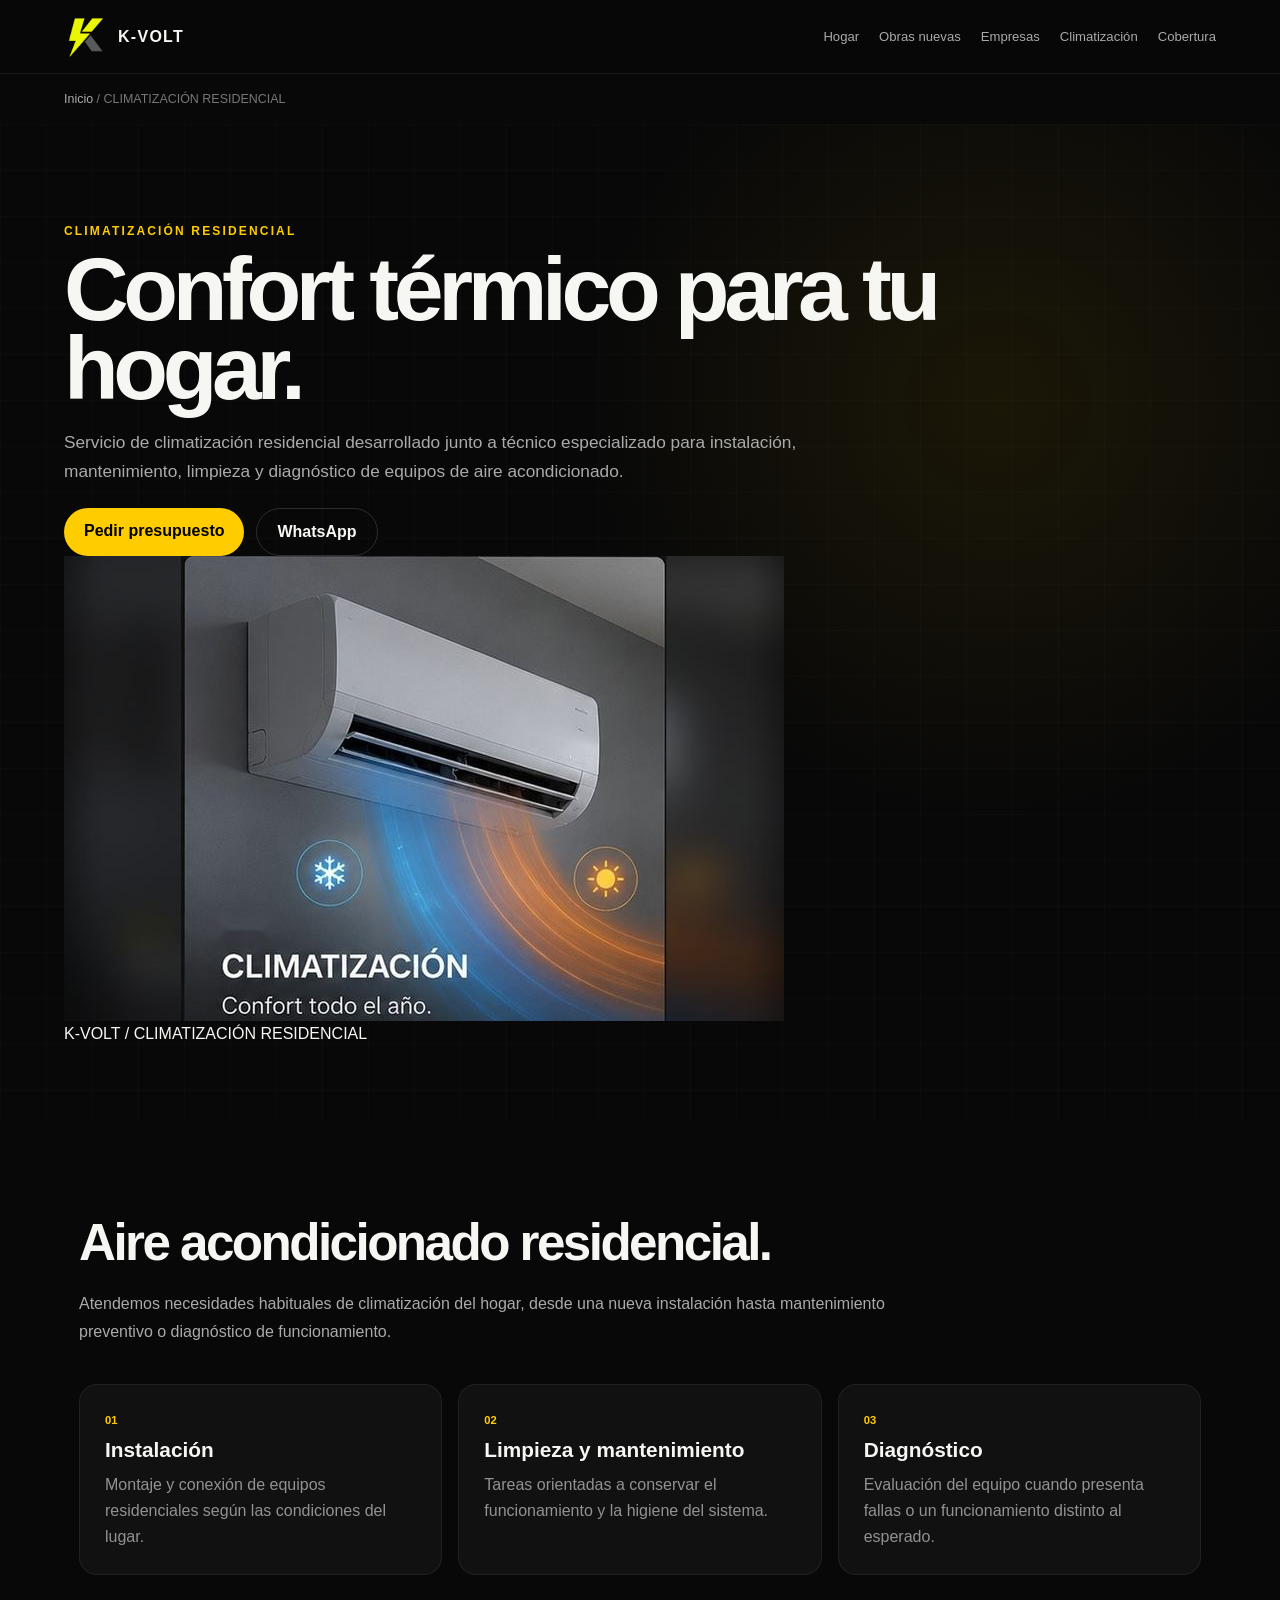
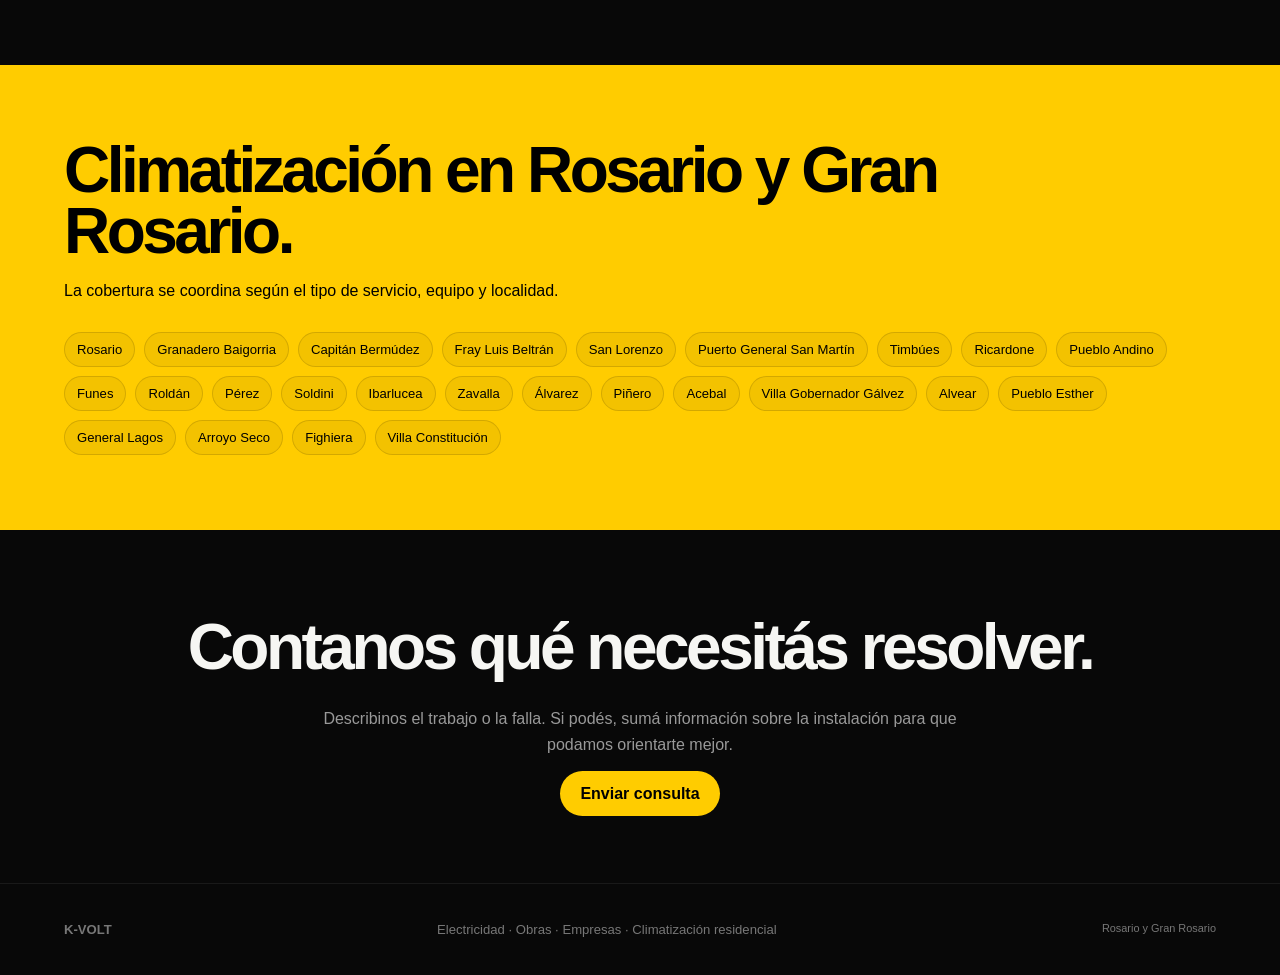
==== climatizacion/index.html @ affbbe28 "Mejorar visuales y cobertura completa en staging" ====
<!doctype html>
<html lang="es-AR">
<head>
<meta charset="utf-8"><meta name="viewport" content="width=device-width,initial-scale=1">
<title>Aire Acondicionado Residencial en Rosario | K-Volt</title>
<meta name="description" content="Instalación, mantenimiento, limpieza y diagnóstico de aire acondicionado residencial en Rosario y Gran Rosario, junto a técnico especializado.">
<meta name="robots" content="noindex,nofollow">
<meta name="theme-color" content="#080808">
<link rel="canonical" href="https://kvolt.com.ar/climatizacion/">
<link rel="icon" type="image/png" href="../assets/kvolt-isotipo-web.png">
<meta property="og:locale" content="es_AR"><meta property="og:type" content="website"><meta property="og:site_name" content="K-Volt">
<meta property="og:title" content="Aire Acondicionado Residencial en Rosario | K-Volt"><meta property="og:description" content="Instalación, mantenimiento, limpieza y diagnóstico de aire acondicionado residencial en Rosario y Gran Rosario, junto a técnico especializado."><meta property="og:url" content="https://kvolt.com.ar/climatizacion/"><meta property="og:image" content="https://kvolt.com.ar/assets/empresa.jpg">
<script type="application/ld+json">{
  "@context":"https://schema.org",
  "@graph":[
    {"@type":"BreadcrumbList","itemListElement":[
      {"@type":"ListItem","position":1,"name":"Inicio","item":"https://kvolt.com.ar/"},
      {"@type":"ListItem","position":2,"name":"Aire Acondicionado Residencial en Rosario","item":"https://kvolt.com.ar/climatizacion/"}
    ]},
    {"@type":"Service","name":"Climatización y aire acondicionado residencial","serviceType":"Climatización y aire acondicionado residencial","areaServed":{"@type":"AdministrativeArea","name":"Rosario y Gran Rosario"},"provider":{"@id":"https://kvolt.com.ar/#business"},"url":"https://kvolt.com.ar/climatizacion/"}
  ]
}</script>
<link rel="stylesheet" href="../assets/seo-pages.css">
</head>
<body>
<header><a class="logo" href="../"><img src="../assets/kvolt-isotipo-web.png" alt=""><span>K-VOLT</span></a><nav><a href="../electricidad-hogar/">Hogar</a><a href="../obras-nuevas/">Obras nuevas</a><a href="../electricidad-empresas/">Empresas</a><a href="../climatizacion/">Climatización</a><a href="../cobertura/">Cobertura</a></nav></header>
<div class="breadcrumbs"><a href="../">Inicio</a> / CLIMATIZACIÓN RESIDENCIAL</div>
<main>
<section class="hero service-page-hero hero-clima">
  <div class="service-page-copy">
    <div class="kicker">CLIMATIZACIÓN RESIDENCIAL</div>
    <h1>Confort térmico para tu hogar.</h1>
    <p>Servicio de climatización residencial desarrollado junto a técnico especializado para instalación, mantenimiento, limpieza y diagnóstico de equipos de aire acondicionado.</p>
    <div class="actions"><a class="btn primary" href="../#contacto">Pedir presupuesto</a><a class="btn ghost" href="https://wa.me/543413217314" target="_blank" rel="noopener">WhatsApp</a></div>
  </div>
  <div class="service-page-visual">
    <img src="../assets/climatizacion.jpg" alt="Climatización y aire acondicionado residencial K-Volt" loading="eager" decoding="async">
    <div class="service-page-visual-shade"></div>
    <div class="service-page-visual-tag">K-VOLT / CLIMATIZACIÓN RESIDENCIAL</div>
  </div>
</section>
<section class="content"><h2>Aire acondicionado residencial.</h2><p>Atendemos necesidades habituales de climatización del hogar, desde una nueva instalación hasta mantenimiento preventivo o diagnóstico de funcionamiento.</p><div class="grid"><article class="card"><span>01</span><h3>Instalación</h3><p>Montaje y conexión de equipos residenciales según las condiciones del lugar.</p></article><article class="card"><span>02</span><h3>Limpieza y mantenimiento</h3><p>Tareas orientadas a conservar el funcionamiento y la higiene del sistema.</p></article><article class="card"><span>03</span><h3>Diagnóstico</h3><p>Evaluación del equipo cuando presenta fallas o un funcionamiento distinto al esperado.</p></article></div></section>
<section class="local"><h2>Climatización en Rosario y Gran Rosario.</h2><p>La cobertura se coordina según el tipo de servicio, equipo y localidad.</p><div class="zone-list"><span>Rosario</span><span>Granadero Baigorria</span><span>Capitán Bermúdez</span><span>Fray Luis Beltrán</span><span>San Lorenzo</span><span>Puerto General San Martín</span><span>Timbúes</span><span>Ricardone</span><span>Pueblo Andino</span><span>Funes</span><span>Roldán</span><span>Pérez</span><span>Soldini</span><span>Ibarlucea</span><span>Zavalla</span><span>Álvarez</span><span>Piñero</span><span>Acebal</span><span>Villa Gobernador Gálvez</span><span>Alvear</span><span>Pueblo Esther</span><span>General Lagos</span><span>Arroyo Seco</span><span>Fighiera</span><span>Villa Constitución</span></div></section>
<section class="cta"><h2>Contanos qué necesitás resolver.</h2><p>Describinos el trabajo o la falla. Si podés, sumá información sobre la instalación para que podamos orientarte mejor.</p><a class="btn primary" href="../#contacto">Enviar consulta</a></section>
</main>
<footer><strong>K-VOLT</strong><span>Electricidad · Obras · Empresas · Climatización residencial</span><small>Rosario y Gran Rosario</small></footer>
</body></html>
---- assets/seo-pages.css ----
:root{--y:#ffcc00;--b:#080808;--g:#141414;--w:#f6f6f3;--m:#919191}
*{box-sizing:border-box}html{scroll-behavior:smooth}body{margin:0;background:var(--b);color:var(--w);font-family:Arial,Helvetica,sans-serif}
a{color:inherit;text-decoration:none}header{height:74px;padding:0 5vw;display:flex;align-items:center;justify-content:space-between;border-bottom:1px solid #ffffff12;background:#080808f2;position:sticky;top:0;z-index:20;backdrop-filter:blur(14px)}
.logo{display:flex;align-items:center;gap:10px;font-weight:900;letter-spacing:.08em}.logo img{width:44px;height:44px;object-fit:contain}
nav{display:flex;gap:20px;color:#aaa;font-size:.82rem}nav a:hover{color:var(--y)}
.hero{padding:100px 5vw 80px;min-height:66vh;display:grid;align-content:center;background:radial-gradient(circle at 78% 28%,rgba(255,204,0,.08),transparent 26rem),linear-gradient(#ffffff04 1px,transparent 1px),linear-gradient(90deg,#ffffff04 1px,transparent 1px);background-size:auto,46px 46px,46px 46px}
.kicker{color:var(--y);font-size:.75rem;font-weight:900;letter-spacing:.18em}.hero h1{font-size:clamp(3.2rem,7vw,7rem);max-width:1050px;line-height:.88;letter-spacing:-.06em;margin:12px 0 20px}.hero p{max-width:760px;color:#aaa;font-size:1.08rem;line-height:1.7}
.actions{display:flex;gap:12px;flex-wrap:wrap;margin-top:22px}.btn{padding:14px 20px;border-radius:999px;font-weight:900}.primary{background:var(--y);color:#000}.ghost{border:1px solid #ffffff25}
.content{padding:90px 5vw;max-width:1250px;margin:auto}.content h2{font-size:clamp(2.2rem,4vw,4.3rem);letter-spacing:-.05em;margin:0 0 18px}.content>p{color:#aaa;line-height:1.75;max-width:860px}
.grid{display:grid;grid-template-columns:repeat(3,1fr);gap:16px;margin-top:38px}.card{background:#111;border:1px solid #ffffff10;border-radius:18px;padding:25px}.card span{color:var(--y);font-size:.7rem;font-weight:900}.card h3{font-size:1.3rem;margin:10px 0}.card p{color:#929292;line-height:1.6;margin:0}
.local{padding:75px 5vw;background:var(--y);color:#000}.local h2{font-size:clamp(2.3rem,5vw,5rem);line-height:.95;letter-spacing:-.055em;max-width:980px;margin:0 0 16px}.local p{max-width:850px;line-height:1.65}
.cta{padding:80px 5vw;text-align:center}.cta h2{font-size:clamp(2.5rem,5vw,5rem);letter-spacing:-.055em;margin:0 0 22px}.cta p{color:#999;max-width:700px;margin:0 auto 28px;line-height:1.6}
footer{border-top:1px solid #ffffff12;padding:38px 5vw;display:flex;justify-content:space-between;gap:20px;color:#777;font-size:.82rem}
.breadcrumbs{padding:18px 5vw;color:#777;font-size:.78rem}.breadcrumbs a{color:#aaa}
.zone-list{display:flex;gap:9px;flex-wrap:wrap;margin-top:28px}.zone-list span{padding:9px 12px;border:1px solid #0002;border-radius:999px;background:#0000000c;font-size:.82rem}
@media(max-width:850px){nav{display:none}.grid{grid-template-columns:1fr}.hero{padding-left:18px;padding-right:18px}.content,.local,.cta{padding-left:18px;padding-right:18px}footer{flex-direction:column}}

/* Obras Nuevas: texto izquierda + animación derecha */
.hero.hero-obras{
  display:grid !important;
  grid-template-columns:minmax(0,1fr) minmax(0,1fr) !important;
  grid-template-areas:"copy visual" !important;
  gap:42px !important;
  align-items:stretch !important;
  align-content:stretch !important;
  min-height:auto !important;
  padding:58px 5vw 76px !important;
}
.hero-obras-copy{
  grid-area:copy !important;
  min-width:0;
  min-height:640px;
  display:flex;
  flex-direction:column;
  justify-content:center;
  padding:40px 22px;
}
.hero-obras-visual{
  grid-area:visual !important;
  min-width:0;
  min-height:640px;
  width:100%;
  height:100%;
  border:1px solid #ffffff10;
  border-radius:28px;
  overflow:hidden;
  background:#070707;
  box-shadow:0 30px 90px rgba(0,0,0,.34);
}
.hero-obras-frame{
  display:block;
  width:100%;
  height:100%;
  min-height:640px;
  border:0;
  overflow:hidden;
  background:#070707;
}
.hero-obras-copy h1{
  max-width:none;
  font-size:clamp(3.1rem,5.2vw,6rem);
}
.hero-obras-copy p{max-width:720px}

/* Mantener dos columnas incluso en notebook/tablet horizontal.
   Apilar únicamente en pantallas realmente angostas. */
@media(max-width:720px){
  .hero.hero-obras{
    grid-template-columns:1fr !important;
    grid-template-areas:"copy" "visual" !important;
    gap:28px !important;
    padding:42px 18px 64px !important;
  }
  .hero-obras-copy{
    min-height:auto;
    padding:12px 0 0;
  }
  .hero-obras-visual{
    min-height:0;
    aspect-ratio:900/760;
    border-radius:18px;
  }
  .hero-obras-frame{
    min-height:0;
    height:100%;
  }
  .hero-obras-copy h1{font-size:clamp(2.8rem,14vw,4.5rem)}
}
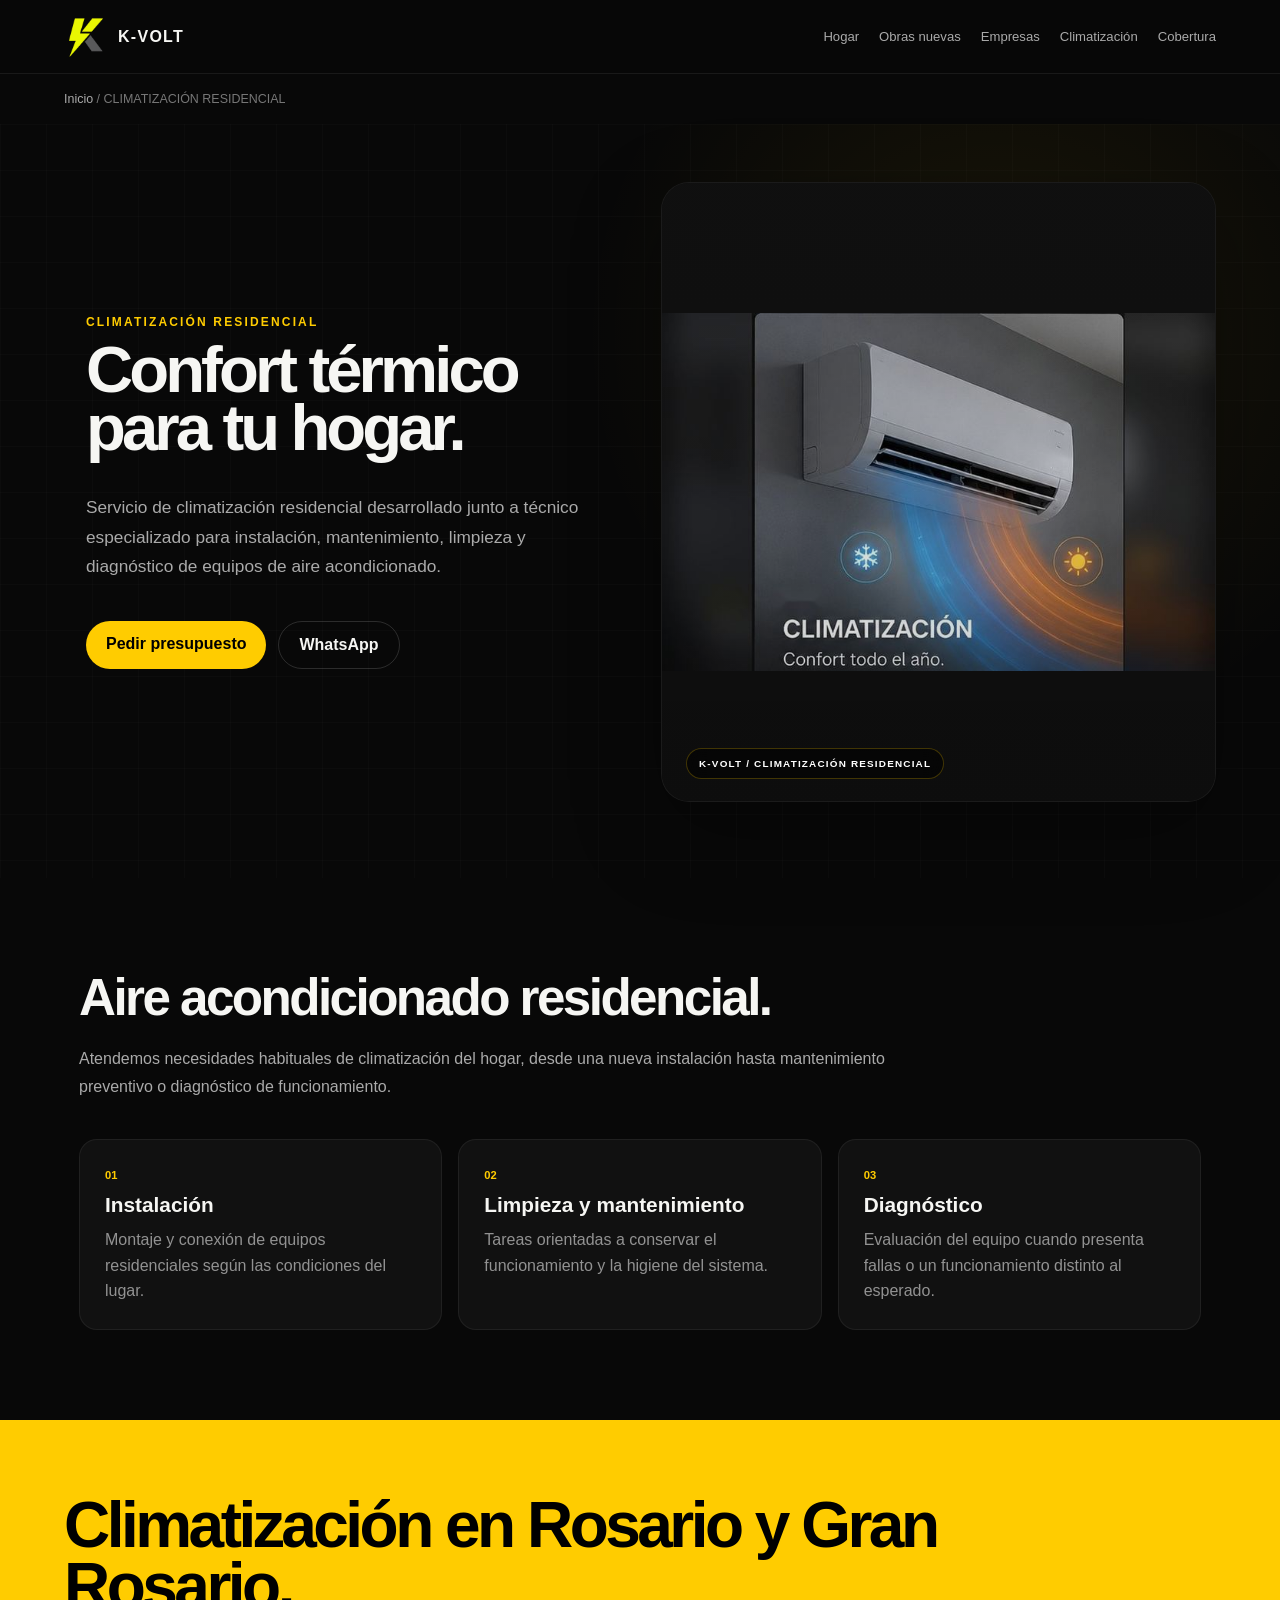
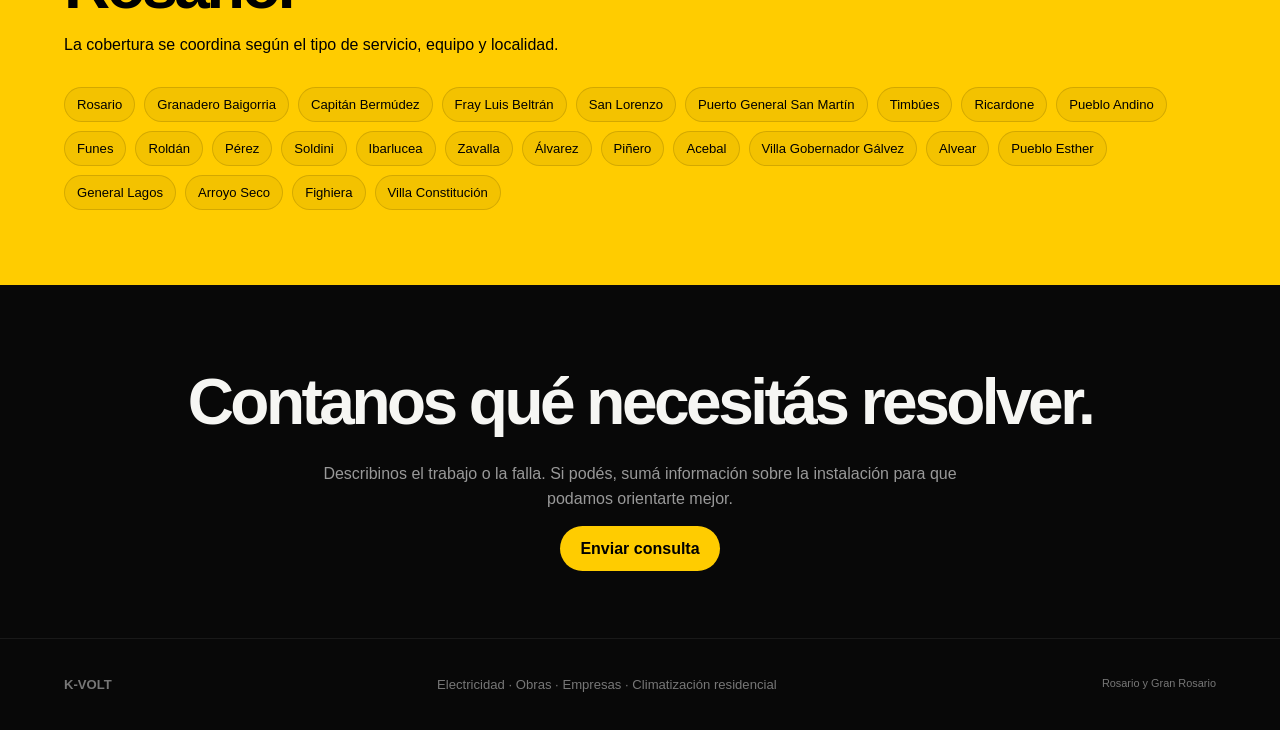
==== commit 4c0fa6e7: "Forzar recarga CSS staging para visuales y cobertura" ====
--- a/climatizacion/index.html
+++ b/climatizacion/index.html
@@ -20,7 +20,7 @@
     {"@type":"Service","name":"Climatización y aire acondicionado residencial","serviceType":"Climatización y aire acondicionado residencial","areaServed":{"@type":"AdministrativeArea","name":"Rosario y Gran Rosario"},"provider":{"@id":"https://kvolt.com.ar/#business"},"url":"https://kvolt.com.ar/climatizacion/"}
   ]
 }</script>
-<link rel="stylesheet" href="../assets/seo-pages.css">
+<link rel="stylesheet" href="../assets/seo-pages.css?v=20260925-2">
 </head>
 <body>
 <header><a class="logo" href="../"><img src="../assets/kvolt-isotipo-web.png" alt=""><span>K-VOLT</span></a><nav><a href="../electricidad-hogar/">Hogar</a><a href="../obras-nuevas/">Obras nuevas</a><a href="../electricidad-empresas/">Empresas</a><a href="../climatizacion/">Climatización</a><a href="../cobertura/">Cobertura</a></nav></header>
--- a/assets/seo-pages.css
+++ b/assets/seo-pages.css
@@ -86,4 +86,130 @@
     height:100%;
   }
   .hero-obras-copy h1{font-size:clamp(2.8rem,14vw,4.5rem)}
-}+}
+/* Service page visual heroes */
+.hero.service-page-hero{
+  display:grid;
+  grid-template-columns:minmax(0,1fr) minmax(0,1fr);
+  gap:42px;
+  align-items:stretch;
+  min-height:auto;
+  padding:58px 5vw 76px;
+}
+.service-page-copy{
+  min-width:0;
+  min-height:620px;
+  display:flex;
+  flex-direction:column;
+  justify-content:center;
+  padding:40px 22px;
+}
+.service-page-copy h1{
+  max-width:none;
+  font-size:clamp(3rem,5.1vw,5.9rem);
+}
+.service-page-copy p{max-width:720px}
+.service-page-visual{
+  position:relative;
+  min-width:0;
+  min-height:620px;
+  overflow:hidden;
+  border-radius:28px;
+  border:1px solid #ffffff10;
+  background:#0c0c0c;
+  box-shadow:0 30px 90px rgba(0,0,0,.30);
+}
+.service-page-visual img{
+  position:absolute;
+  inset:0;
+  width:100%;
+  height:100%;
+  object-fit:cover;
+  object-position:center;
+  display:block;
+}
+.service-page-visual-shade{
+  position:absolute;
+  inset:0;
+  background:linear-gradient(180deg,rgba(0,0,0,.03),rgba(0,0,0,.18));
+  pointer-events:none;
+}
+.service-page-visual-tag{
+  position:absolute;
+  left:24px;
+  bottom:22px;
+  padding:9px 12px;
+  border-radius:999px;
+  background:rgba(5,5,5,.76);
+  border:1px solid rgba(255,204,0,.24);
+  color:#fff;
+  font-size:.62rem;
+  font-weight:900;
+  letter-spacing:.12em;
+  backdrop-filter:blur(8px);
+}
+.hero-clima .service-page-visual img{object-fit:contain;background:#101010}
+@media(max-width:850px){
+  .hero.service-page-hero{grid-template-columns:1fr;padding:42px 18px 64px;gap:28px}
+  .service-page-copy{min-height:auto;padding:12px 0 0}
+  .service-page-visual{min-height:0;aspect-ratio:16/11;border-radius:18px}
+}
+
+/* Coverage experience */
+.coverage-experience{
+  padding:90px 5vw;
+  background:#0b0b0b;
+  display:grid;
+  grid-template-columns:.92fr 1.08fr;
+  gap:48px;
+  align-items:center;
+}
+.coverage-experience-copy h2,
+.coverage-all h2{
+  font-size:clamp(2.6rem,5vw,5.3rem);
+  line-height:.94;
+  letter-spacing:-.055em;
+  margin:10px 0 18px;
+}
+.coverage-experience-copy>p,
+.coverage-all>p{color:#999;line-height:1.7;max-width:760px}
+.coverage-groups{display:grid;gap:12px;margin-top:30px}
+.coverage-groups article{padding:18px 20px;border:1px solid #ffffff10;border-radius:16px;background:#111}
+.coverage-groups article span{color:var(--y);font-size:.68rem;font-weight:900;letter-spacing:.14em}
+.coverage-groups h3{margin:7px 0 8px;font-size:1.15rem}
+.coverage-groups p{margin:0;color:#8f8f8f;line-height:1.55;font-size:.88rem}
+.coverage-network{
+  position:relative;
+  min-height:650px;
+  overflow:hidden;
+  border-radius:30px;
+  border:1px solid #ffffff10;
+  background:radial-gradient(circle at center,rgba(255,204,0,.10),transparent 28%),#070707;
+}
+.network-grid{position:absolute;inset:0;background-image:linear-gradient(#ffffff07 1px,transparent 1px),linear-gradient(90deg,#ffffff07 1px,transparent 1px);background-size:36px 36px}
+.network-ring{position:absolute;left:50%;top:50%;transform:translate(-50%,-50%);border:1px solid rgba(255,204,0,.13);border-radius:50%}
+.ring-a{width:190px;height:190px}.ring-b{width:360px;height:360px}.ring-c{width:540px;height:540px}
+.network-core{position:absolute;left:50%;top:50%;transform:translate(-50%,-50%);width:140px;height:140px;border-radius:50%;display:grid;place-items:center;align-content:center;background:#0d0d0d;border:1px solid rgba(255,204,0,.58);box-shadow:0 0 55px rgba(255,204,0,.12);z-index:5}
+.network-core i{width:10px;height:10px;border-radius:50%;background:var(--y);box-shadow:0 0 18px var(--y);margin-bottom:7px}
+.network-core strong{font-size:.95rem;letter-spacing:.14em}.network-core small{font-size:.52rem;color:#777;letter-spacing:.16em;margin-top:5px}
+.network-line{position:absolute;left:50%;top:50%;height:1px;border-top:1px dashed rgba(255,204,0,.32);transform-origin:left center;z-index:2}
+.line-north{width:250px;transform:rotate(-67deg)}.line-west{width:255px;transform:rotate(193deg)}.line-south{width:250px;transform:rotate(48deg)}
+.network-cluster{position:absolute;z-index:6;padding:12px 14px;border-radius:14px;background:#111;border:1px solid rgba(255,204,0,.25);box-shadow:0 12px 34px rgba(0,0,0,.35)}
+.network-cluster b{display:block;color:var(--y);font-size:.72rem;letter-spacing:.13em}.network-cluster span{display:block;color:#999;font-size:.68rem;margin-top:4px}
+.cluster-north{right:16%;top:12%}.cluster-west{left:8%;top:44%}.cluster-south{right:15%;bottom:12%}
+.network-dot{position:absolute;width:9px;height:9px;border-radius:50%;background:var(--y);box-shadow:0 0 14px rgba(255,204,0,.85);z-index:4}
+.nd1{left:54%;top:27%}.nd2{left:61%;top:19%}.nd3{left:67%;top:31%}.nd4{left:30%;top:45%}.nd5{left:19%;top:55%}.nd6{left:35%;top:62%}.nd7{left:60%;top:70%}.nd8{left:69%;top:78%}.nd9{left:57%;top:82%}
+.coverage-all{padding:85px 5vw;background:#101010}
+.coverage-all .zone-list{margin-top:32px}
+.coverage-all .zone-list span{border-color:#ffffff14;background:#151515;color:#d8d8d8}
+@media(max-width:980px){
+  .coverage-experience{grid-template-columns:1fr;padding-left:18px;padding-right:18px}
+  .coverage-network{min-height:580px}
+}
+@media(max-width:600px){
+  .coverage-network{min-height:500px}
+  .ring-a{width:150px;height:150px}.ring-b{width:285px;height:285px}.ring-c{width:420px;height:420px}
+  .network-core{width:118px;height:118px}
+  .network-cluster{padding:9px 10px}
+  .cluster-north{right:5%;top:9%}.cluster-west{left:4%;top:41%}.cluster-south{right:6%;bottom:8%}
+}
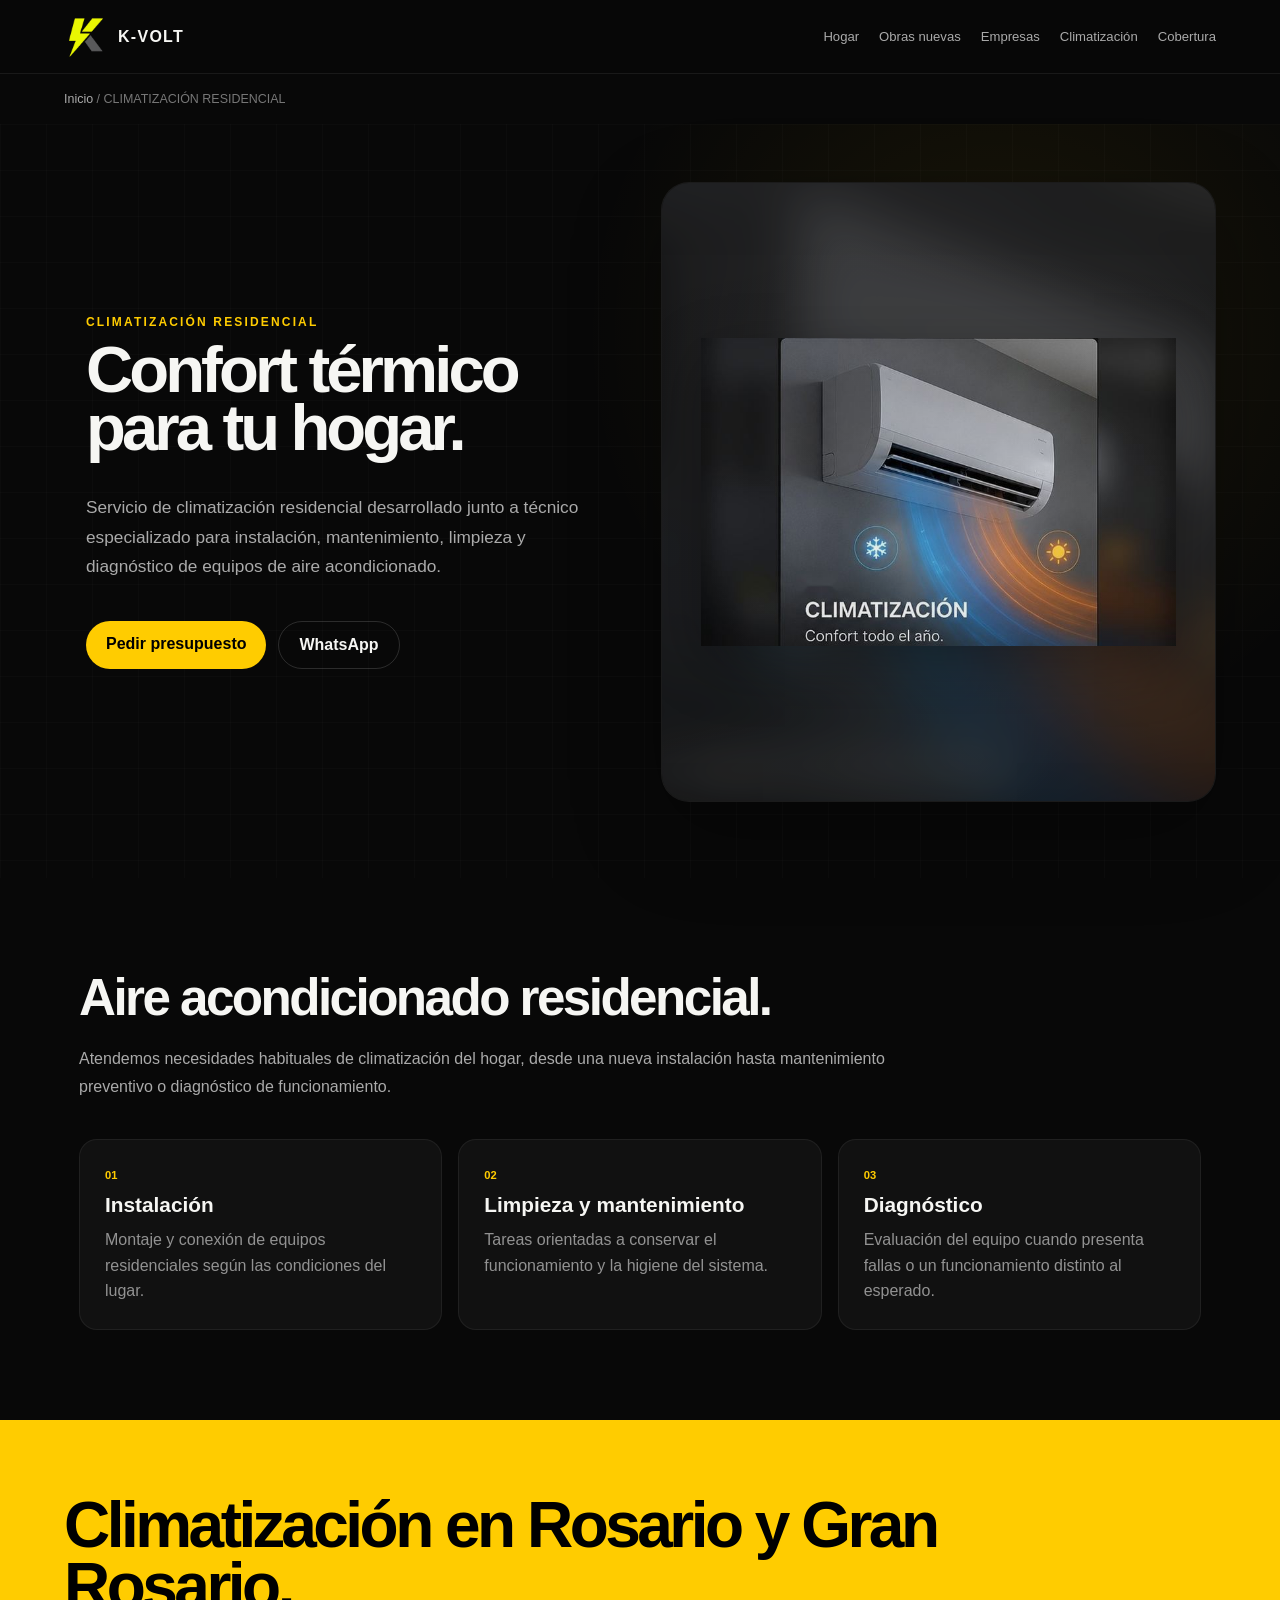
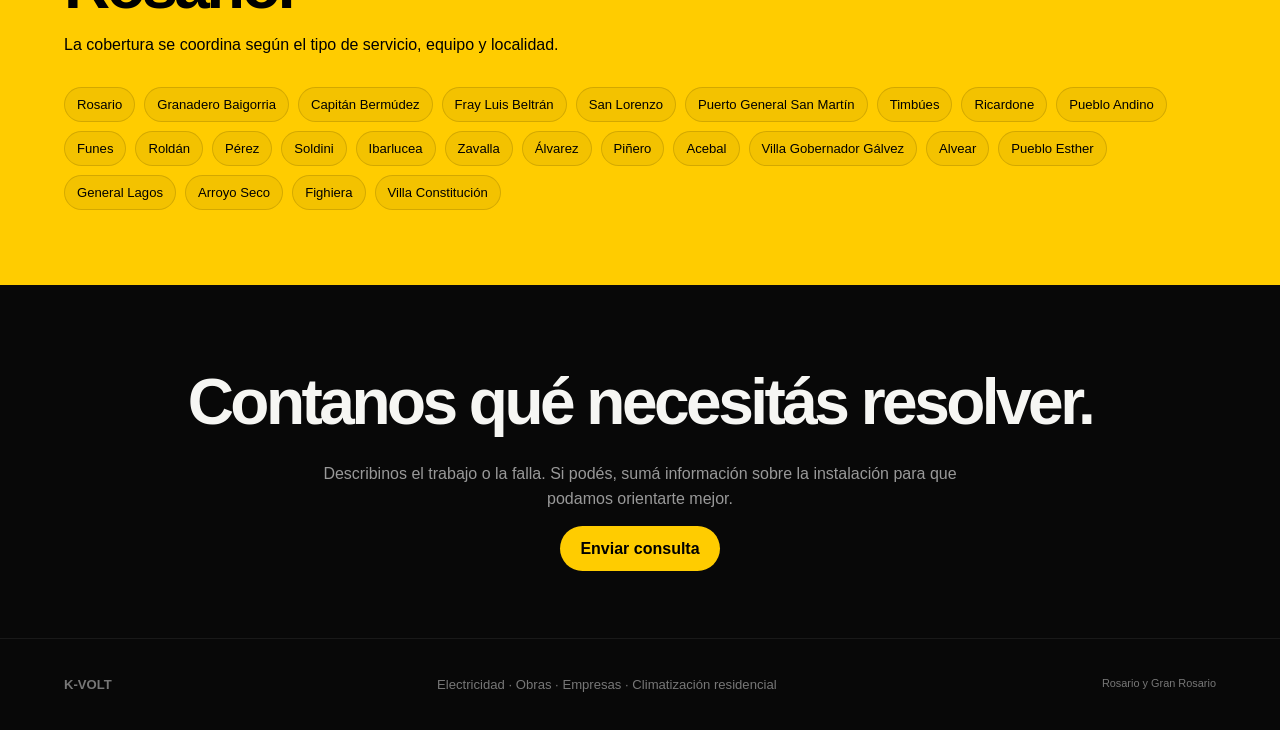
==== commit 8e1b2c08: "Pulir visuales de servicios y llevar mapa de cobertura al hero" ====
--- a/climatizacion/index.html
+++ b/climatizacion/index.html
@@ -20,7 +20,7 @@
     {"@type":"Service","name":"Climatización y aire acondicionado residencial","serviceType":"Climatización y aire acondicionado residencial","areaServed":{"@type":"AdministrativeArea","name":"Rosario y Gran Rosario"},"provider":{"@id":"https://kvolt.com.ar/#business"},"url":"https://kvolt.com.ar/climatizacion/"}
   ]
 }</script>
-<link rel="stylesheet" href="../assets/seo-pages.css?v=20260925-2">
+<link rel="stylesheet" href="../assets/seo-pages.css?v=20260925-3">
 </head>
 <body>
 <header><a class="logo" href="../"><img src="../assets/kvolt-isotipo-web.png" alt=""><span>K-VOLT</span></a><nav><a href="../electricidad-hogar/">Hogar</a><a href="../obras-nuevas/">Obras nuevas</a><a href="../electricidad-empresas/">Empresas</a><a href="../climatizacion/">Climatización</a><a href="../cobertura/">Cobertura</a></nav></header>
@@ -36,7 +36,6 @@
   <div class="service-page-visual">
     <img src="../assets/climatizacion.jpg" alt="Climatización y aire acondicionado residencial K-Volt" loading="eager" decoding="async">
     <div class="service-page-visual-shade"></div>
-    <div class="service-page-visual-tag">K-VOLT / CLIMATIZACIÓN RESIDENCIAL</div>
   </div>
 </section>
 <section class="content"><h2>Aire acondicionado residencial.</h2><p>Atendemos necesidades habituales de climatización del hogar, desde una nueva instalación hasta mantenimiento preventivo o diagnóstico de funcionamiento.</p><div class="grid"><article class="card"><span>01</span><h3>Instalación</h3><p>Montaje y conexión de equipos residenciales según las condiciones del lugar.</p></article><article class="card"><span>02</span><h3>Limpieza y mantenimiento</h3><p>Tareas orientadas a conservar el funcionamiento y la higiene del sistema.</p></article><article class="card"><span>03</span><h3>Diagnóstico</h3><p>Evaluación del equipo cuando presenta fallas o un funcionamiento distinto al esperado.</p></article></div></section>
--- a/assets/seo-pages.css
+++ b/assets/seo-pages.css
@@ -118,98 +118,101 @@
   border:1px solid #ffffff10;
   background:#0c0c0c;
   box-shadow:0 30px 90px rgba(0,0,0,.30);
-}
+  display:grid;
+  place-items:center;
+}
+.service-page-visual:before{
+  content:"";
+  position:absolute;
+  inset:-24px;
+  background:var(--service-bg) center/cover no-repeat;
+  filter:blur(24px) brightness(.42) saturate(.8);
+  transform:scale(1.10);
+  opacity:.85;
+}
+.hero-hogar .service-page-visual{--service-bg:url("../assets/hogar.jpg")}
+.hero-empresa .service-page-visual{--service-bg:url("../assets/empresa.jpg")}
+.hero-clima .service-page-visual{--service-bg:url("../assets/climatizacion.jpg")}
 .service-page-visual img{
-  position:absolute;
-  inset:0;
-  width:100%;
-  height:100%;
-  object-fit:cover;
+  position:relative;
+  z-index:2;
+  width:auto;
+  height:auto;
+  max-width:86%;
+  max-height:86%;
+  object-fit:contain;
   object-position:center;
   display:block;
+  image-rendering:auto;
+  filter:none;
+  box-shadow:0 18px 55px rgba(0,0,0,.28);
 }
 .service-page-visual-shade{
   position:absolute;
+  z-index:3;
   inset:0;
-  background:linear-gradient(180deg,rgba(0,0,0,.03),rgba(0,0,0,.18));
+  background:linear-gradient(180deg,rgba(0,0,0,.00),rgba(0,0,0,.10));
   pointer-events:none;
 }
-.service-page-visual-tag{
-  position:absolute;
-  left:24px;
-  bottom:22px;
-  padding:9px 12px;
-  border-radius:999px;
-  background:rgba(5,5,5,.76);
-  border:1px solid rgba(255,204,0,.24);
-  color:#fff;
-  font-size:.62rem;
-  font-weight:900;
-  letter-spacing:.12em;
-  backdrop-filter:blur(8px);
-}
-.hero-clima .service-page-visual img{object-fit:contain;background:#101010}
+.service-page-visual-tag{display:none!important}
 @media(max-width:850px){
   .hero.service-page-hero{grid-template-columns:1fr;padding:42px 18px 64px;gap:28px}
   .service-page-copy{min-height:auto;padding:12px 0 0}
   .service-page-visual{min-height:0;aspect-ratio:16/11;border-radius:18px}
-}
-
-/* Coverage experience */
-.coverage-experience{
-  padding:90px 5vw;
-  background:#0b0b0b;
+  .service-page-visual img{max-width:90%;max-height:90%}
+}
+
+
+/* Coverage: hero con mapa visual */
+.hero.coverage-hero{
   display:grid;
-  grid-template-columns:.92fr 1.08fr;
-  gap:48px;
-  align-items:center;
-}
-.coverage-experience-copy h2,
-.coverage-all h2{
-  font-size:clamp(2.6rem,5vw,5.3rem);
-  line-height:.94;
+  grid-template-columns:minmax(0,.82fr) minmax(0,1.18fr);
+  gap:44px;
+  align-items:stretch;
+  min-height:auto;
+  padding:58px 5vw 76px;
+}
+.coverage-hero-copy{
+  min-width:0;
+  min-height:620px;
+  display:flex;
+  flex-direction:column;
+  justify-content:center;
+  padding:34px 12px;
+}
+.coverage-hero-copy h1{
+  font-size:clamp(3.2rem,5.4vw,6.2rem);
+  line-height:.9;
   letter-spacing:-.055em;
-  margin:10px 0 18px;
-}
-.coverage-experience-copy>p,
-.coverage-all>p{color:#999;line-height:1.7;max-width:760px}
-.coverage-groups{display:grid;gap:12px;margin-top:30px}
-.coverage-groups article{padding:18px 20px;border:1px solid #ffffff10;border-radius:16px;background:#111}
-.coverage-groups article span{color:var(--y);font-size:.68rem;font-weight:900;letter-spacing:.14em}
-.coverage-groups h3{margin:7px 0 8px;font-size:1.15rem}
-.coverage-groups p{margin:0;color:#8f8f8f;line-height:1.55;font-size:.88rem}
-.coverage-network{
-  position:relative;
-  min-height:650px;
-  overflow:hidden;
-  border-radius:30px;
+  margin:12px 0 20px;
+}
+.coverage-hero-copy p{
+  max-width:680px;
+  color:#aaa;
+  line-height:1.7;
+}
+.coverage-hero-map{
+  min-width:0;
+  min-height:620px;
+  border-radius:28px;
+  overflow:hidden;
   border:1px solid #ffffff10;
-  background:radial-gradient(circle at center,rgba(255,204,0,.10),transparent 28%),#070707;
-}
-.network-grid{position:absolute;inset:0;background-image:linear-gradient(#ffffff07 1px,transparent 1px),linear-gradient(90deg,#ffffff07 1px,transparent 1px);background-size:36px 36px}
-.network-ring{position:absolute;left:50%;top:50%;transform:translate(-50%,-50%);border:1px solid rgba(255,204,0,.13);border-radius:50%}
-.ring-a{width:190px;height:190px}.ring-b{width:360px;height:360px}.ring-c{width:540px;height:540px}
-.network-core{position:absolute;left:50%;top:50%;transform:translate(-50%,-50%);width:140px;height:140px;border-radius:50%;display:grid;place-items:center;align-content:center;background:#0d0d0d;border:1px solid rgba(255,204,0,.58);box-shadow:0 0 55px rgba(255,204,0,.12);z-index:5}
-.network-core i{width:10px;height:10px;border-radius:50%;background:var(--y);box-shadow:0 0 18px var(--y);margin-bottom:7px}
-.network-core strong{font-size:.95rem;letter-spacing:.14em}.network-core small{font-size:.52rem;color:#777;letter-spacing:.16em;margin-top:5px}
-.network-line{position:absolute;left:50%;top:50%;height:1px;border-top:1px dashed rgba(255,204,0,.32);transform-origin:left center;z-index:2}
-.line-north{width:250px;transform:rotate(-67deg)}.line-west{width:255px;transform:rotate(193deg)}.line-south{width:250px;transform:rotate(48deg)}
-.network-cluster{position:absolute;z-index:6;padding:12px 14px;border-radius:14px;background:#111;border:1px solid rgba(255,204,0,.25);box-shadow:0 12px 34px rgba(0,0,0,.35)}
-.network-cluster b{display:block;color:var(--y);font-size:.72rem;letter-spacing:.13em}.network-cluster span{display:block;color:#999;font-size:.68rem;margin-top:4px}
-.cluster-north{right:16%;top:12%}.cluster-west{left:8%;top:44%}.cluster-south{right:15%;bottom:12%}
-.network-dot{position:absolute;width:9px;height:9px;border-radius:50%;background:var(--y);box-shadow:0 0 14px rgba(255,204,0,.85);z-index:4}
-.nd1{left:54%;top:27%}.nd2{left:61%;top:19%}.nd3{left:67%;top:31%}.nd4{left:30%;top:45%}.nd5{left:19%;top:55%}.nd6{left:35%;top:62%}.nd7{left:60%;top:70%}.nd8{left:69%;top:78%}.nd9{left:57%;top:82%}
-.coverage-all{padding:85px 5vw;background:#101010}
-.coverage-all .zone-list{margin-top:32px}
-.coverage-all .zone-list span{border-color:#ffffff14;background:#151515;color:#d8d8d8}
+  background:#050505;
+  box-shadow:0 30px 90px rgba(0,0,0,.34);
+}
+.coverage-hero-map img{
+  width:100%;
+  height:100%;
+  display:block;
+  object-fit:cover;
+  object-position:center;
+}
 @media(max-width:980px){
-  .coverage-experience{grid-template-columns:1fr;padding-left:18px;padding-right:18px}
-  .coverage-network{min-height:580px}
-}
-@media(max-width:600px){
-  .coverage-network{min-height:500px}
-  .ring-a{width:150px;height:150px}.ring-b{width:285px;height:285px}.ring-c{width:420px;height:420px}
-  .network-core{width:118px;height:118px}
-  .network-cluster{padding:9px 10px}
-  .cluster-north{right:5%;top:9%}.cluster-west{left:4%;top:41%}.cluster-south{right:6%;bottom:8%}
-}
+  .hero.coverage-hero{
+    grid-template-columns:1fr;
+    gap:30px;
+    padding:42px 18px 64px;
+  }
+  .coverage-hero-copy{min-height:auto;padding:12px 0 0}
+  .coverage-hero-map{min-height:0;aspect-ratio:4/3;border-radius:18px}
+}
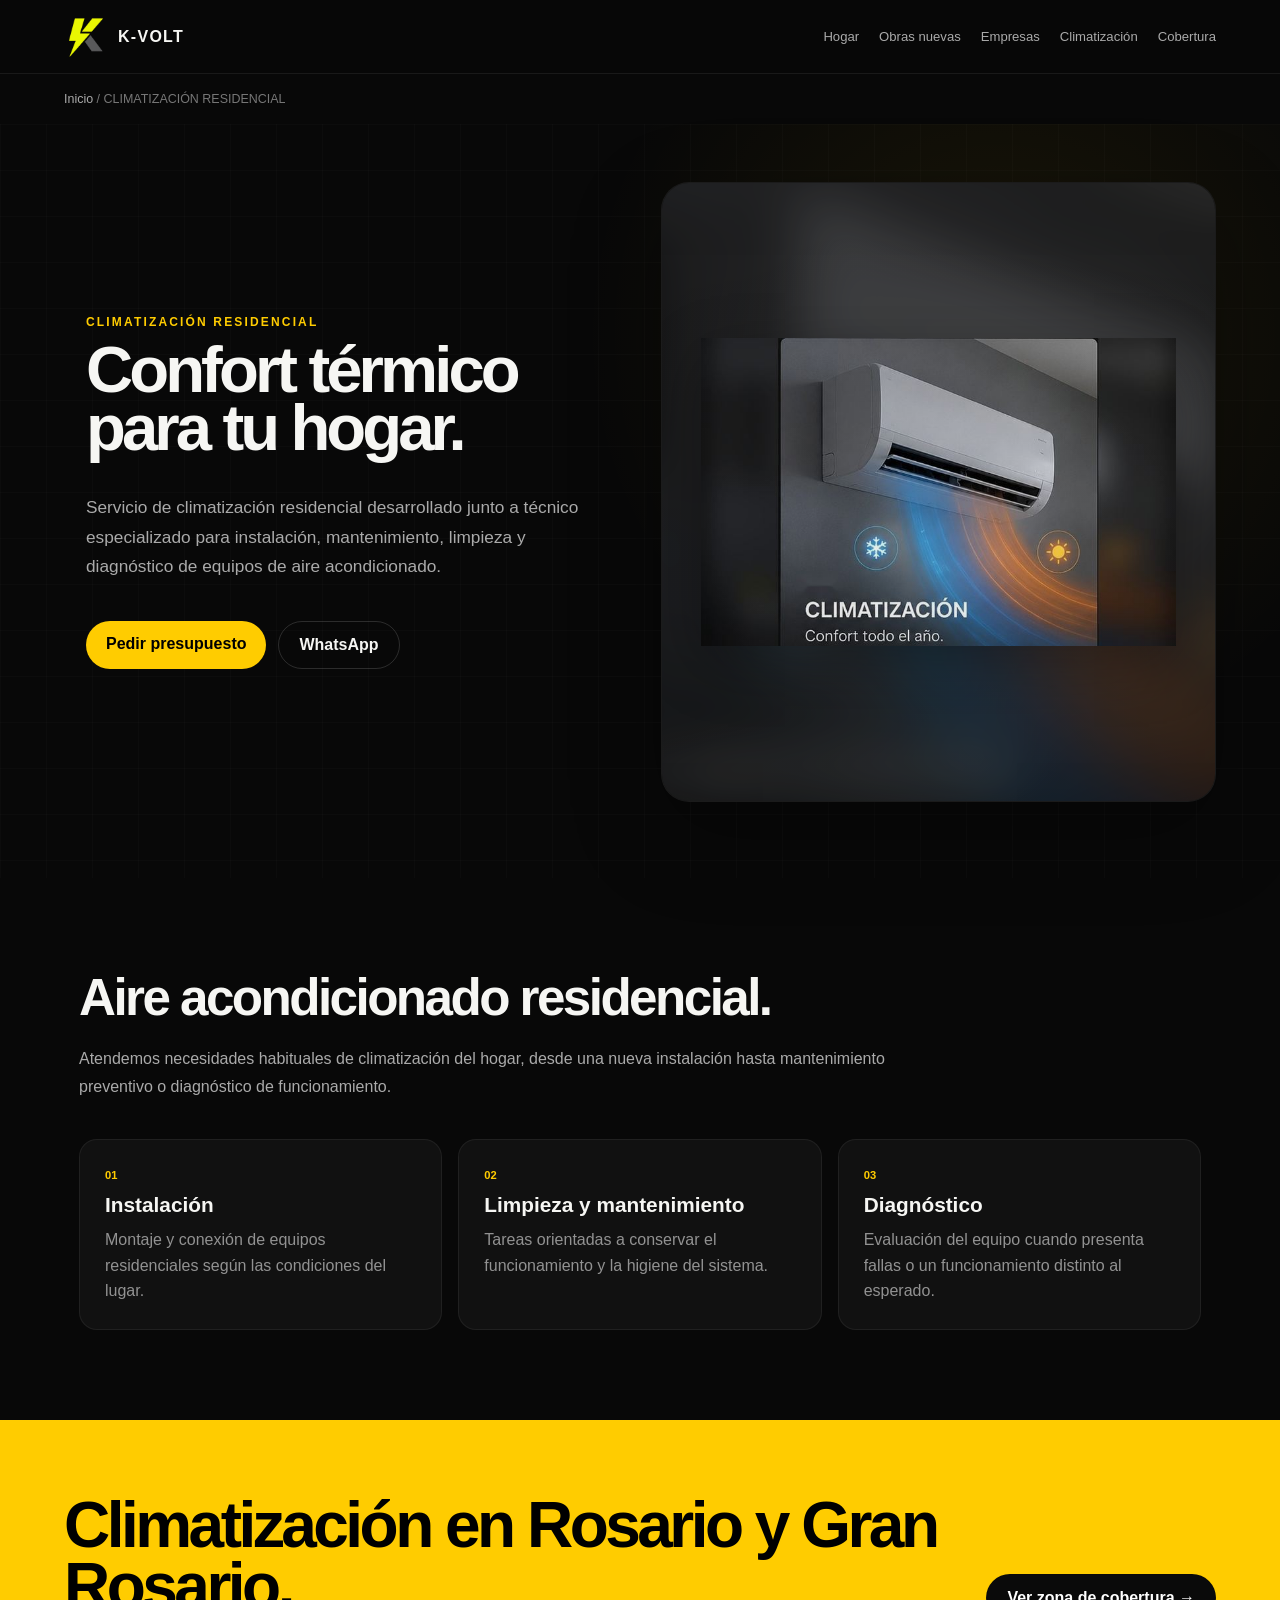
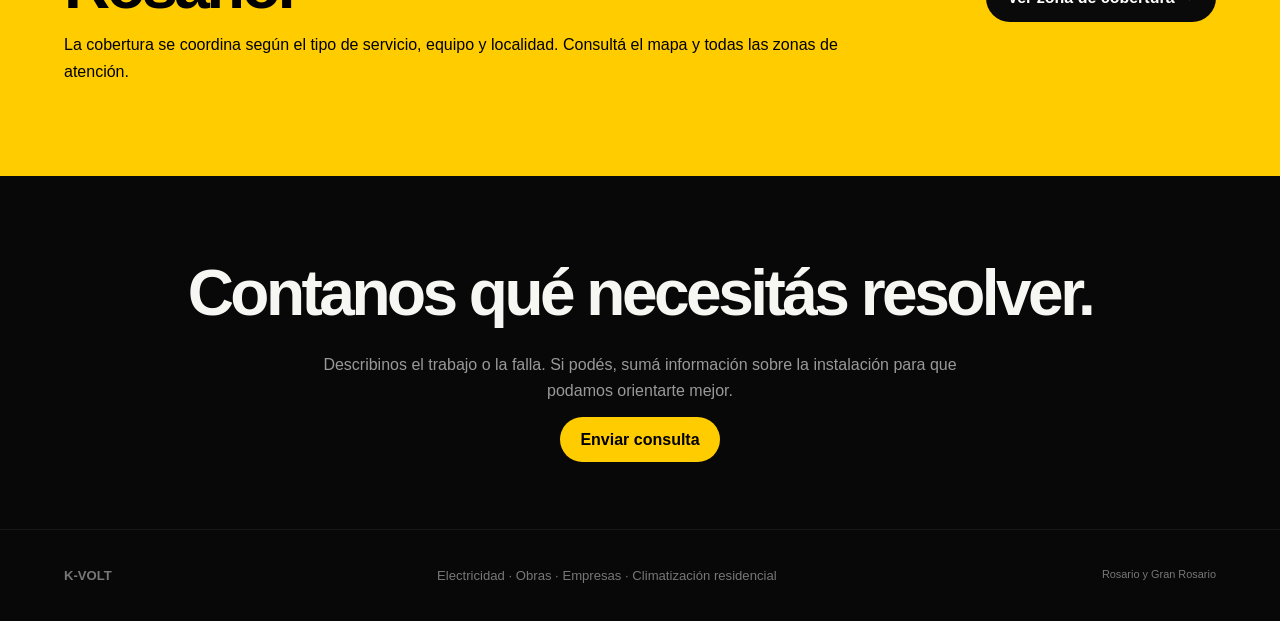
==== commit b701c078: "Centralizar cobertura en la home staging" ====
--- a/climatizacion/index.html
+++ b/climatizacion/index.html
@@ -20,10 +20,10 @@
     {"@type":"Service","name":"Climatización y aire acondicionado residencial","serviceType":"Climatización y aire acondicionado residencial","areaServed":{"@type":"AdministrativeArea","name":"Rosario y Gran Rosario"},"provider":{"@id":"https://kvolt.com.ar/#business"},"url":"https://kvolt.com.ar/climatizacion/"}
   ]
 }</script>
-<link rel="stylesheet" href="../assets/seo-pages.css?v=20260925-3">
+<link rel="stylesheet" href="../assets/seo-pages.css?v=20260925-4">
 </head>
 <body>
-<header><a class="logo" href="../"><img src="../assets/kvolt-isotipo-web.png" alt=""><span>K-VOLT</span></a><nav><a href="../electricidad-hogar/">Hogar</a><a href="../obras-nuevas/">Obras nuevas</a><a href="../electricidad-empresas/">Empresas</a><a href="../climatizacion/">Climatización</a><a href="../cobertura/">Cobertura</a></nav></header>
+<header><a class="logo" href="../"><img src="../assets/kvolt-isotipo-web.png" alt=""><span>K-VOLT</span></a><nav><a href="../electricidad-hogar/">Hogar</a><a href="../obras-nuevas/">Obras nuevas</a><a href="../electricidad-empresas/">Empresas</a><a href="../climatizacion/">Climatización</a><a href="../#cobertura">Cobertura</a></nav></header>
 <div class="breadcrumbs"><a href="../">Inicio</a> / CLIMATIZACIÓN RESIDENCIAL</div>
 <main>
 <section class="hero service-page-hero hero-clima">
@@ -39,7 +39,13 @@
   </div>
 </section>
 <section class="content"><h2>Aire acondicionado residencial.</h2><p>Atendemos necesidades habituales de climatización del hogar, desde una nueva instalación hasta mantenimiento preventivo o diagnóstico de funcionamiento.</p><div class="grid"><article class="card"><span>01</span><h3>Instalación</h3><p>Montaje y conexión de equipos residenciales según las condiciones del lugar.</p></article><article class="card"><span>02</span><h3>Limpieza y mantenimiento</h3><p>Tareas orientadas a conservar el funcionamiento y la higiene del sistema.</p></article><article class="card"><span>03</span><h3>Diagnóstico</h3><p>Evaluación del equipo cuando presenta fallas o un funcionamiento distinto al esperado.</p></article></div></section>
-<section class="local"><h2>Climatización en Rosario y Gran Rosario.</h2><p>La cobertura se coordina según el tipo de servicio, equipo y localidad.</p><div class="zone-list"><span>Rosario</span><span>Granadero Baigorria</span><span>Capitán Bermúdez</span><span>Fray Luis Beltrán</span><span>San Lorenzo</span><span>Puerto General San Martín</span><span>Timbúes</span><span>Ricardone</span><span>Pueblo Andino</span><span>Funes</span><span>Roldán</span><span>Pérez</span><span>Soldini</span><span>Ibarlucea</span><span>Zavalla</span><span>Álvarez</span><span>Piñero</span><span>Acebal</span><span>Villa Gobernador Gálvez</span><span>Alvear</span><span>Pueblo Esther</span><span>General Lagos</span><span>Arroyo Seco</span><span>Fighiera</span><span>Villa Constitución</span></div></section>
+<section class="local local-coverage-link">
+      <div>
+        <h2>Climatización en Rosario y Gran Rosario.</h2>
+        <p>La cobertura se coordina según el tipo de servicio, equipo y localidad. Consultá el mapa y todas las zonas de atención.</p>
+      </div>
+      <a class="btn coverage-link-btn" href="../#cobertura">Ver zona de cobertura →</a>
+    </section>
 <section class="cta"><h2>Contanos qué necesitás resolver.</h2><p>Describinos el trabajo o la falla. Si podés, sumá información sobre la instalación para que podamos orientarte mejor.</p><a class="btn primary" href="../#contacto">Enviar consulta</a></section>
 </main>
 <footer><strong>K-VOLT</strong><span>Electricidad · Obras · Empresas · Climatización residencial</span><small>Rosario y Gran Rosario</small></footer>
--- a/assets/seo-pages.css
+++ b/assets/seo-pages.css
@@ -216,3 +216,24 @@
   .coverage-hero-copy{min-height:auto;padding:12px 0 0}
   .coverage-hero-map{min-height:0;aspect-ratio:4/3;border-radius:18px}
 }
+
+/* Compact coverage link on service pages */
+.local.local-coverage-link{
+  display:grid;
+  grid-template-columns:minmax(0,1fr) auto;
+  gap:28px;
+  align-items:center;
+}
+.local.local-coverage-link h2{margin-top:0}
+.local.local-coverage-link p{max-width:820px}
+.coverage-link-btn{
+  white-space:nowrap;
+  background:#0a0a0a;
+  color:#fff;
+  border:1px solid rgba(0,0,0,.15);
+}
+.coverage-link-btn:hover{background:#1a1a1a}
+@media(max-width:760px){
+  .local.local-coverage-link{grid-template-columns:1fr}
+  .coverage-link-btn{justify-self:start}
+}
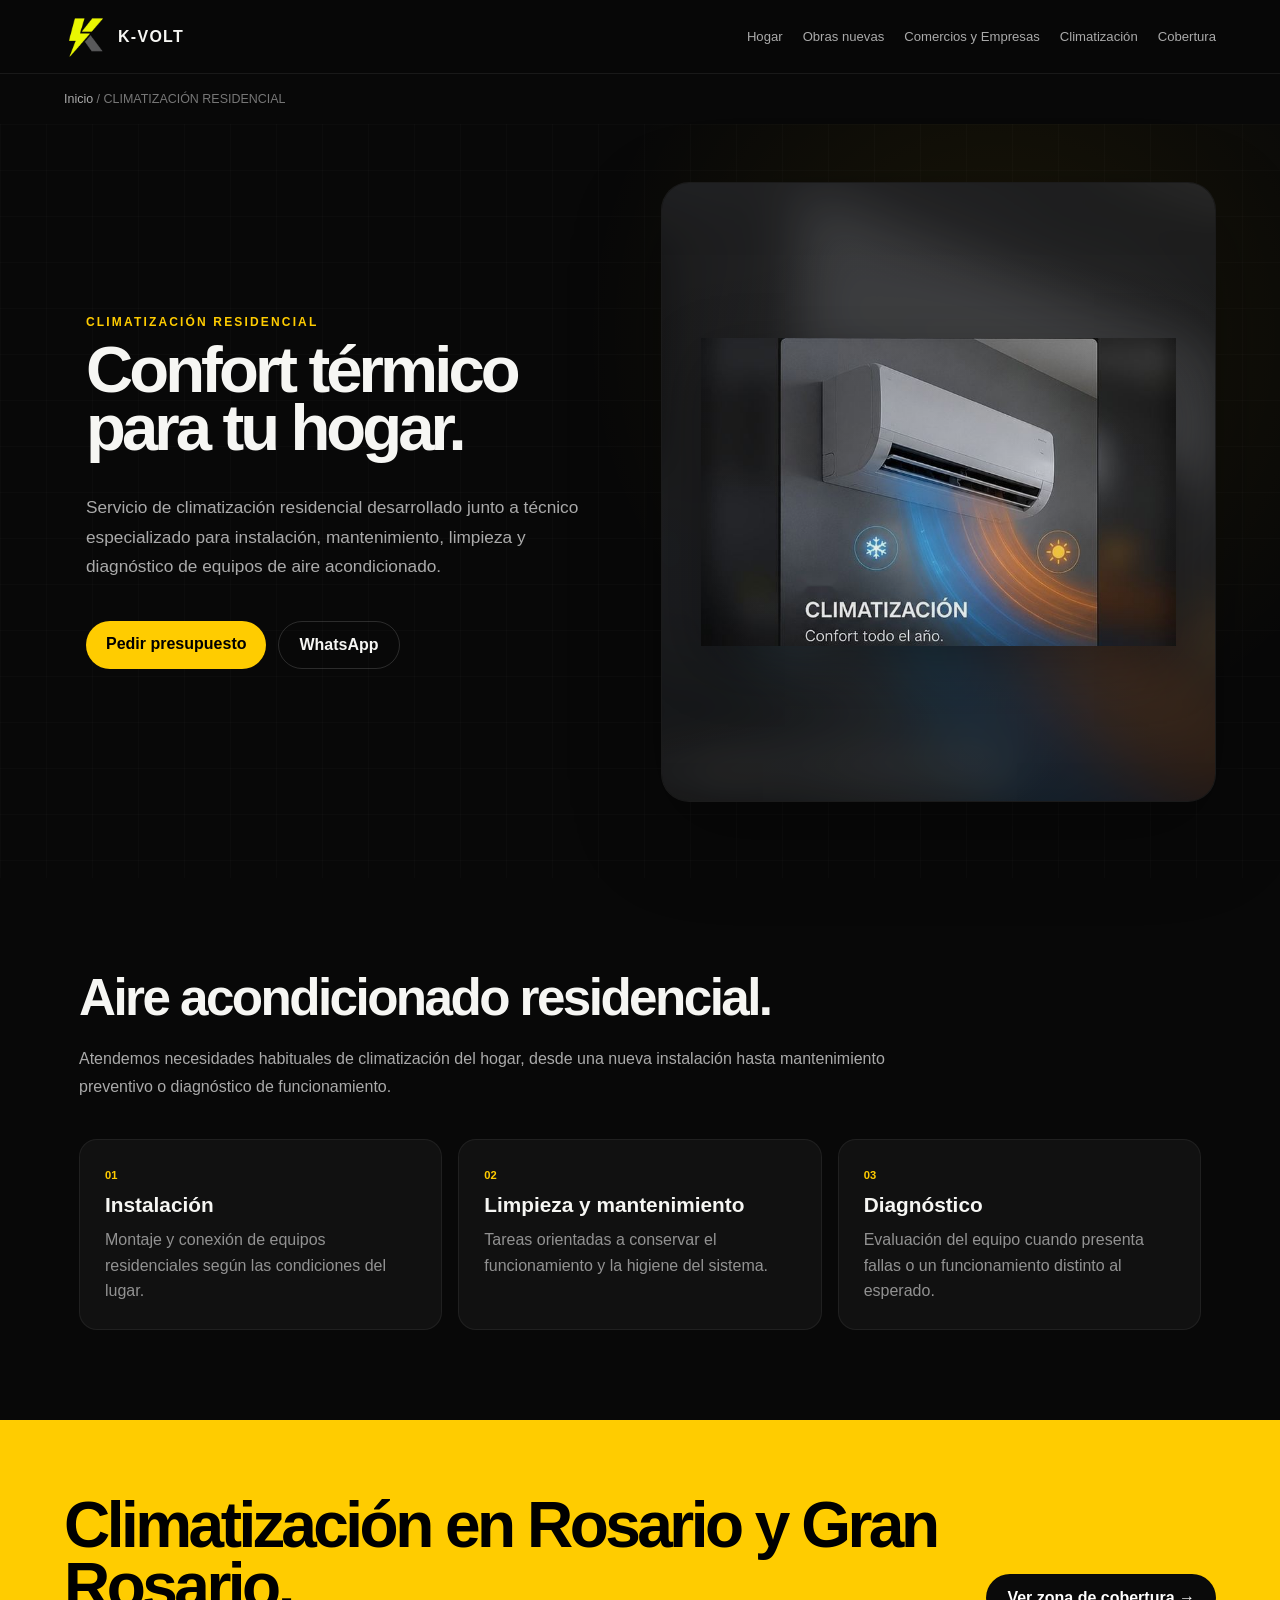
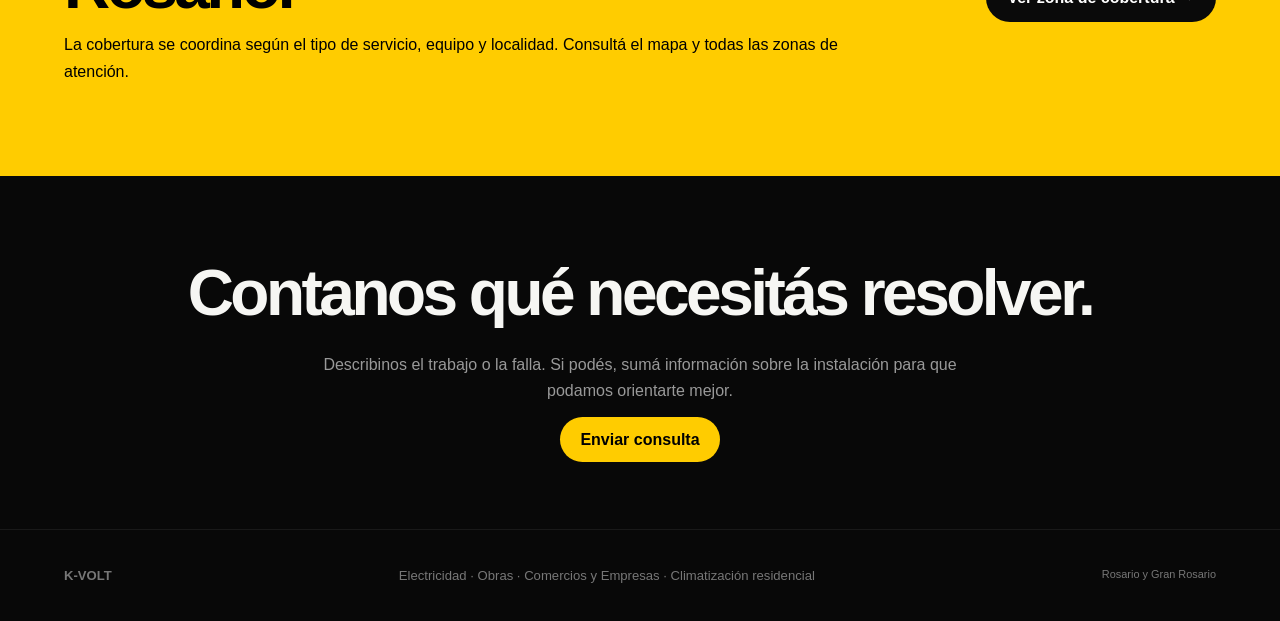
==== commit f53e51fc: "Optimizar sección Comercios y Empresas para SEO" ====
--- a/climatizacion/index.html
+++ b/climatizacion/index.html
@@ -23,7 +23,7 @@
 <link rel="stylesheet" href="../assets/seo-pages.css?v=20260925-4">
 </head>
 <body>
-<header><a class="logo" href="../"><img src="../assets/kvolt-isotipo-web.png" alt=""><span>K-VOLT</span></a><nav><a href="../electricidad-hogar/">Hogar</a><a href="../obras-nuevas/">Obras nuevas</a><a href="../electricidad-empresas/">Empresas</a><a href="../climatizacion/">Climatización</a><a href="../#cobertura">Cobertura</a></nav></header>
+<header><a class="logo" href="../"><img src="../assets/kvolt-isotipo-web.png" alt=""><span>K-VOLT</span></a><nav><a href="../electricidad-hogar/">Hogar</a><a href="../obras-nuevas/">Obras nuevas</a><a href="../electricidad-empresas/">Comercios y Empresas</a><a href="../climatizacion/">Climatización</a><a href="../#cobertura">Cobertura</a></nav></header>
 <div class="breadcrumbs"><a href="../">Inicio</a> / CLIMATIZACIÓN RESIDENCIAL</div>
 <main>
 <section class="hero service-page-hero hero-clima">
@@ -31,7 +31,7 @@
     <div class="kicker">CLIMATIZACIÓN RESIDENCIAL</div>
     <h1>Confort térmico para tu hogar.</h1>
     <p>Servicio de climatización residencial desarrollado junto a técnico especializado para instalación, mantenimiento, limpieza y diagnóstico de equipos de aire acondicionado.</p>
-    <div class="actions"><a class="btn primary" href="../#contacto">Pedir presupuesto</a><a class="btn ghost" href="https://wa.me/543413217314" target="_blank" rel="noopener">WhatsApp</a></div>
+    <div class="actions"><a class="btn primary" href="../?servicio=climatizacion#contacto">Pedir presupuesto</a><a class="btn ghost" href="https://wa.me/543413217314?text=Hola%20K-Volt%2C%20estoy%20consultando%20por%20climatizaci%C3%B3n%20%2F%20aire%20acondicionado%20residencial." target="_blank" rel="noopener">WhatsApp</a></div>
   </div>
   <div class="service-page-visual">
     <img src="../assets/climatizacion.jpg" alt="Climatización y aire acondicionado residencial K-Volt" loading="eager" decoding="async">
@@ -46,7 +46,7 @@
       </div>
       <a class="btn coverage-link-btn" href="../#cobertura">Ver zona de cobertura →</a>
     </section>
-<section class="cta"><h2>Contanos qué necesitás resolver.</h2><p>Describinos el trabajo o la falla. Si podés, sumá información sobre la instalación para que podamos orientarte mejor.</p><a class="btn primary" href="../#contacto">Enviar consulta</a></section>
+<section class="cta"><h2>Contanos qué necesitás resolver.</h2><p>Describinos el trabajo o la falla. Si podés, sumá información sobre la instalación para que podamos orientarte mejor.</p><a class="btn primary" href="../?servicio=climatizacion#contacto">Enviar consulta</a></section>
 </main>
-<footer><strong>K-VOLT</strong><span>Electricidad · Obras · Empresas · Climatización residencial</span><small>Rosario y Gran Rosario</small></footer>
+<footer><strong>K-VOLT</strong><span>Electricidad · Obras · Comercios y Empresas · Climatización residencial</span><small>Rosario y Gran Rosario</small></footer>
 </body></html>
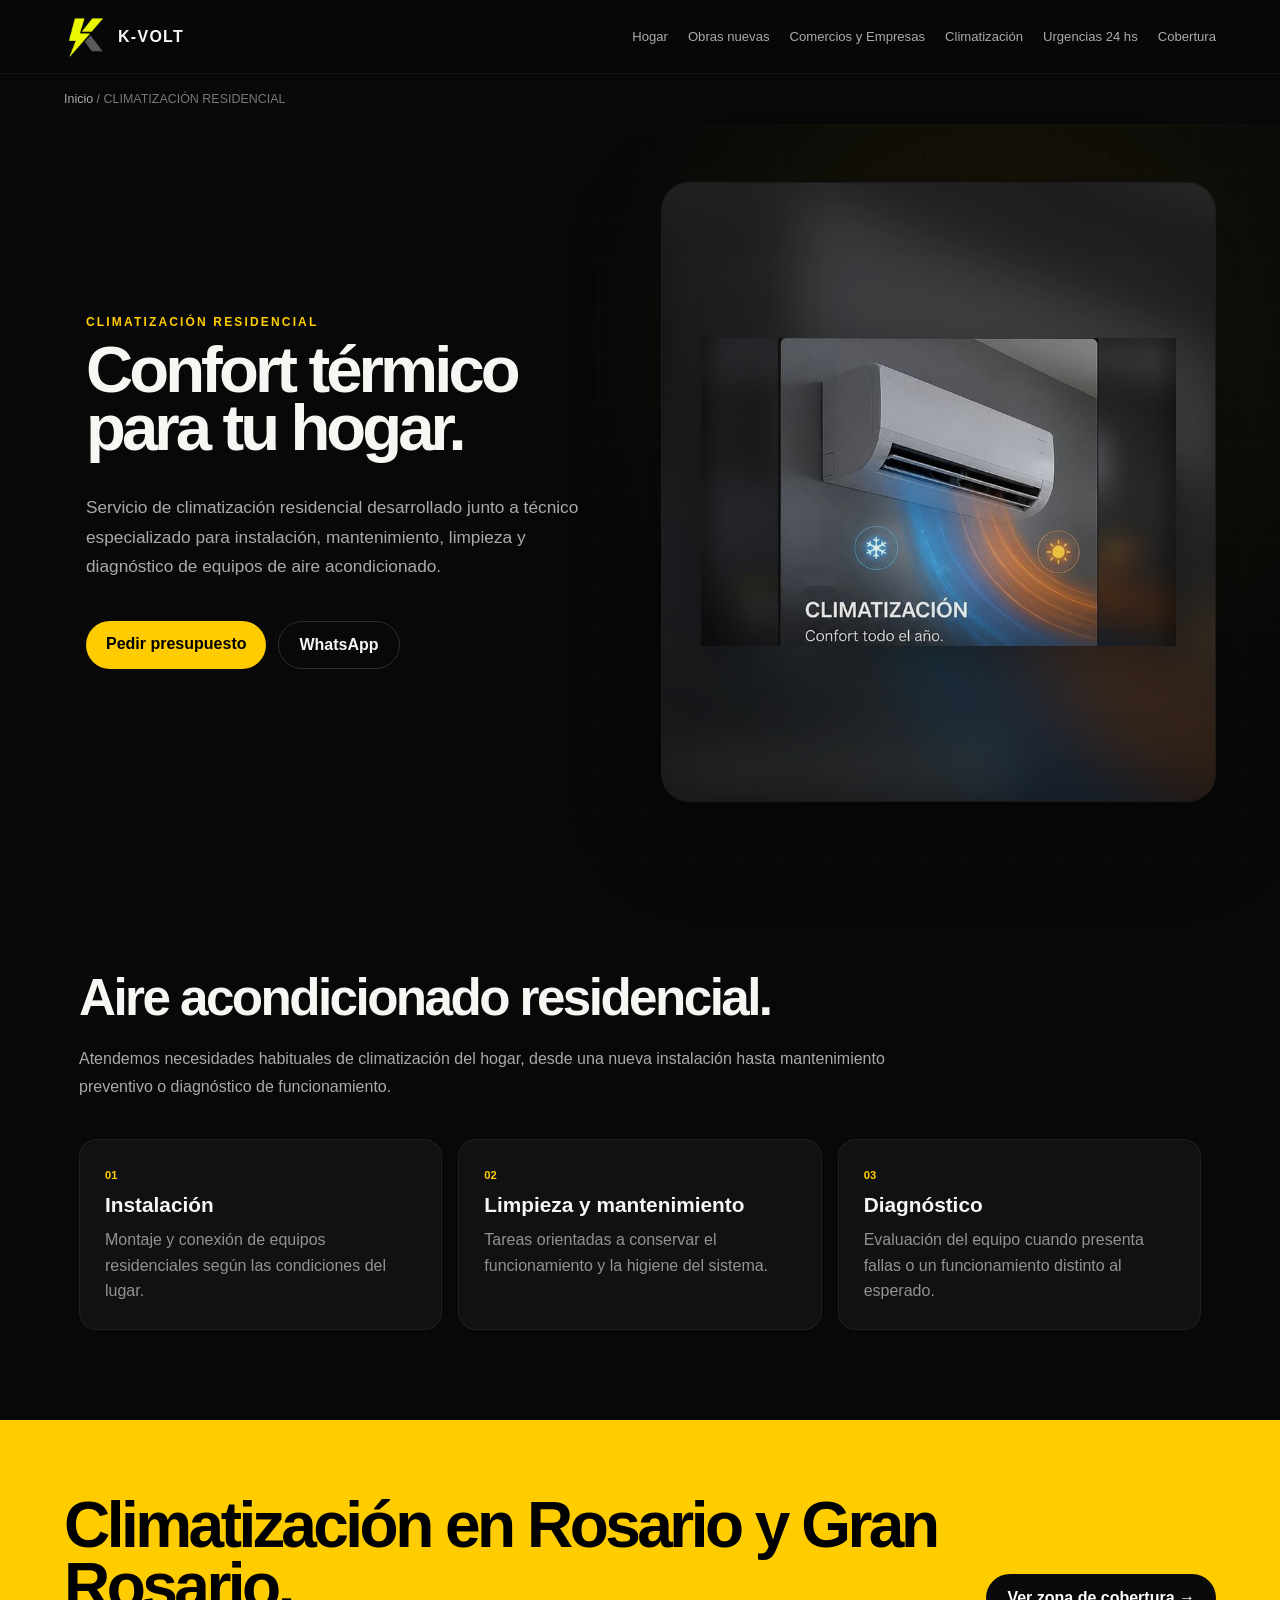
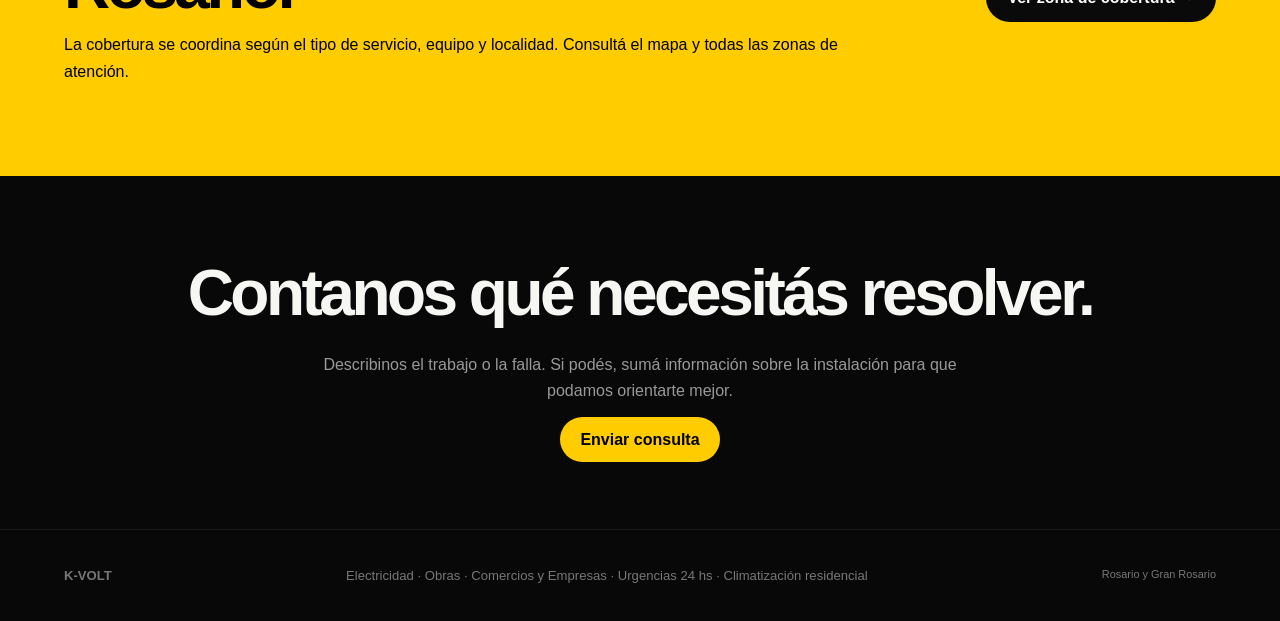
==== commit cb79f6a4: "Agregar acceso a urgencias 24 hs" ====
--- a/climatizacion/index.html
+++ b/climatizacion/index.html
@@ -20,10 +20,10 @@
     {"@type":"Service","name":"Climatización y aire acondicionado residencial","serviceType":"Climatización y aire acondicionado residencial","areaServed":{"@type":"AdministrativeArea","name":"Rosario y Gran Rosario"},"provider":{"@id":"https://kvolt.com.ar/#business"},"url":"https://kvolt.com.ar/climatizacion/"}
   ]
 }</script>
-<link rel="stylesheet" href="../assets/seo-pages.css?v=20260925-4">
+<link rel="stylesheet" href="../assets/seo-pages.css?v=20260925-5">
 </head>
 <body>
-<header><a class="logo" href="../"><img src="../assets/kvolt-isotipo-web.png" alt=""><span>K-VOLT</span></a><nav><a href="../electricidad-hogar/">Hogar</a><a href="../obras-nuevas/">Obras nuevas</a><a href="../electricidad-empresas/">Comercios y Empresas</a><a href="../climatizacion/">Climatización</a><a href="../#cobertura">Cobertura</a></nav></header>
+<header><a class="logo" href="../"><img src="../assets/kvolt-isotipo-web.png" alt=""><span>K-VOLT</span></a><nav><a href="../electricidad-hogar/">Hogar</a><a href="../obras-nuevas/">Obras nuevas</a><a href="../electricidad-empresas/">Comercios y Empresas</a><a href="../climatizacion/">Climatización</a><a href="../urgencias-electricas-rosario/">Urgencias 24 hs</a><a href="../#cobertura">Cobertura</a></nav></header>
 <div class="breadcrumbs"><a href="../">Inicio</a> / CLIMATIZACIÓN RESIDENCIAL</div>
 <main>
 <section class="hero service-page-hero hero-clima">
@@ -48,5 +48,5 @@
     </section>
 <section class="cta"><h2>Contanos qué necesitás resolver.</h2><p>Describinos el trabajo o la falla. Si podés, sumá información sobre la instalación para que podamos orientarte mejor.</p><a class="btn primary" href="../?servicio=climatizacion#contacto">Enviar consulta</a></section>
 </main>
-<footer><strong>K-VOLT</strong><span>Electricidad · Obras · Comercios y Empresas · Climatización residencial</span><small>Rosario y Gran Rosario</small></footer>
+<footer><strong>K-VOLT</strong><span>Electricidad · Obras · Comercios y Empresas · Urgencias 24 hs · Climatización residencial</span><small>Rosario y Gran Rosario</small></footer>
 </body></html>
--- a/assets/seo-pages.css
+++ b/assets/seo-pages.css
@@ -131,7 +131,7 @@
   opacity:.85;
 }
 .hero-hogar .service-page-visual{--service-bg:url("../assets/hogar.jpg")}
-.hero-empresa .service-page-visual{--service-bg:url("../assets/empresa.jpg")}
+.hero-empresa .service-page-visual{--service-bg:url("../assets/comercios-empresas-kvolt.jpg")}
 .hero-clima .service-page-visual{--service-bg:url("../assets/climatizacion.jpg")}
 .service-page-visual img{
   position:relative;
@@ -237,3 +237,15 @@
   .local.local-coverage-link{grid-template-columns:1fr}
   .coverage-link-btn{justify-self:start}
 }
+
+/* Urgency landing */
+.hero.emergency-page-hero{display:grid;grid-template-columns:minmax(0,1fr) minmax(380px,.8fr);gap:46px;align-items:stretch;padding:58px 5vw 76px;min-height:auto}
+.emergency-page-copy{min-height:620px;display:flex;flex-direction:column;justify-content:center;padding:36px 18px}.emergency-page-copy h1{max-width:850px;font-size:clamp(3.2rem,5.5vw,6.4rem)}
+.emergency-live{display:flex;align-items:center;gap:10px}.emergency-live i{width:9px;height:9px;border-radius:50%;background:var(--y);box-shadow:0 0 0 0 rgba(255,204,0,.55);animation:urgencyPulse 1.6s ease-out infinite}
+.emergency-page-visual{position:relative;min-height:620px;border-radius:28px;border:1px solid #ffcc0028;background:#050505;overflow:hidden;display:grid;place-items:center;align-content:center;box-shadow:0 30px 90px rgba(0,0,0,.34)}
+.emergency-page-visual:before{content:"";position:absolute;inset:0;background-image:linear-gradient(#ffffff07 1px,transparent 1px),linear-gradient(90deg,#ffffff07 1px,transparent 1px);background-size:38px 38px;mask-image:radial-gradient(circle,#000 18%,transparent 72%)}
+.emergency-page-visual svg{position:relative;z-index:2;width:118px;height:158px;filter:drop-shadow(0 0 24px rgba(255,204,0,.42))}.emergency-page-visual path{fill:var(--y)}
+.emergency-page-visual strong{position:relative;z-index:2;margin-top:14px;font-size:clamp(4rem,8vw,7rem);line-height:.8;letter-spacing:-.07em}.emergency-page-visual small{position:relative;z-index:2;margin-top:16px;color:#777;letter-spacing:.2em;font-weight:900}
+.emergency-page-radar{position:absolute;width:290px;height:290px;border:1px solid rgba(255,204,0,.22);border-radius:50%;animation:urgencyRadar 2.8s ease-out infinite}
+@keyframes urgencyPulse{0%{box-shadow:0 0 0 0 rgba(255,204,0,.5)}70%{box-shadow:0 0 0 12px rgba(255,204,0,0)}100%{box-shadow:0 0 0 0 rgba(255,204,0,0)}}@keyframes urgencyRadar{0%{transform:scale(.72);opacity:.8}100%{transform:scale(1.35);opacity:0}}
+@media(max-width:850px){.hero.emergency-page-hero{grid-template-columns:1fr;padding:42px 18px 64px;gap:28px}.emergency-page-copy{min-height:auto;padding:12px 0 0}.emergency-page-visual{min-height:360px;border-radius:18px}}
